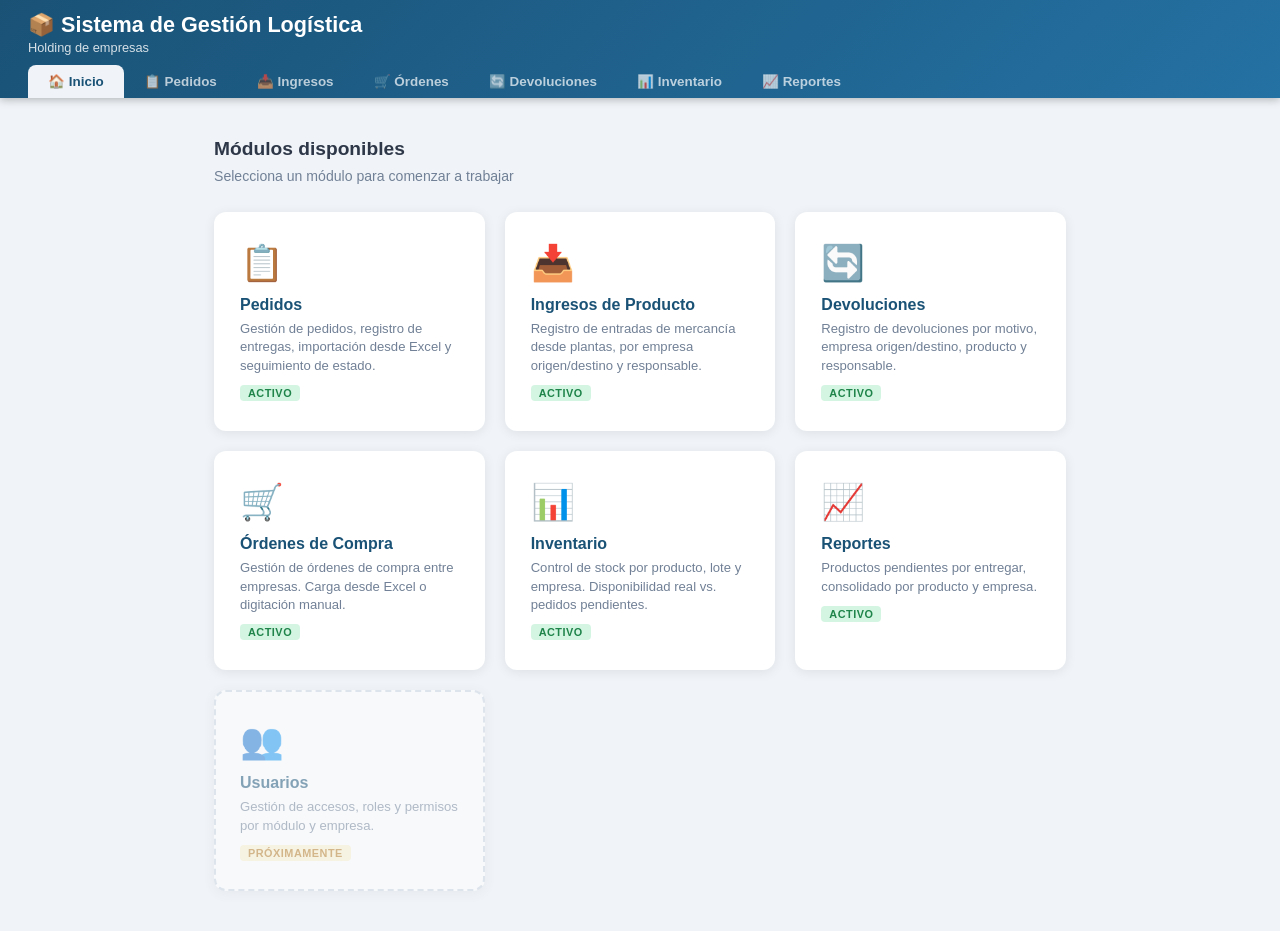
==== index.html @ 6f7df66f "Órdenes de Compra: nuevo módulo completo - ordenes.html + js/ordenes.js: CRUD, filtros, ordenamiento" ====
<!DOCTYPE html>
<html lang="es">
<head>
<meta charset="UTF-8">
<meta name="viewport" content="width=device-width, initial-scale=1.0">
<meta name="description" content="Sistema de Gestión — PARCELAR de Colombia">
<meta name="theme-color" content="#1a5276">
<link rel="icon" href="data:image/svg+xml,<svg xmlns='http://www.w3.org/2000/svg' viewBox='0 0 100 100'><text y='.9em' font-size='90'>📦</text></svg>">
<title>Sistema de Gestión Logística – Holding</title>
<link rel="stylesheet" href="css/panel.css">
</head>
<body>

<!-- HEADER + NAVBAR -->
<div class="header">
  <div class="header-top">
    <div>
      <h1>📦 Sistema de Gestión Logística</h1>
      <div class="sub">Holding de empresas</div>
    </div>
  </div>
  <nav class="navbar">
    <a href="index.html" class="active">🏠 Inicio</a>
    <a href="pedidos.html">📋 Pedidos</a>
    <a href="ingresos.html">📥 Ingresos</a>
    <a href="ordenes.html">🛒 Órdenes</a>
    <a href="devoluciones.html">🔄 Devoluciones</a>
    <a href="inventario.html">📊 Inventario</a>
    <a href="reportes.html">📈 Reportes</a>
  </nav>
</div>

<!-- LANDING -->
<div class="landing">
  <h2>Módulos disponibles</h2>
  <p>Selecciona un módulo para comenzar a trabajar</p>

  <div class="modules-grid">
    <a href="pedidos.html" class="module-card">
      <div class="icon">📋</div>
      <h3>Pedidos</h3>
      <p>Gestión de pedidos, registro de entregas, importación desde Excel y seguimiento de estado.</p>
      <span class="tag active">Activo</span>
    </a>

    <a href="ingresos.html" class="module-card">
      <div class="icon">📥</div>
      <h3>Ingresos de Producto</h3>
      <p>Registro de entradas de mercancía desde plantas, por empresa origen/destino y responsable.</p>
      <span class="tag active">Activo</span>
    </a>

    <a href="devoluciones.html" class="module-card">
      <div class="icon">🔄</div>
      <h3>Devoluciones</h3>
      <p>Registro de devoluciones por motivo, empresa origen/destino, producto y responsable.</p>
      <span class="tag active">Activo</span>
    </a>

    <a href="ordenes.html" class="module-card">
      <div class="icon">🛒</div>
      <h3>Órdenes de Compra</h3>
      <p>Gestión de órdenes de compra entre empresas. Carga desde Excel o digitación manual.</p>
      <span class="tag active">Activo</span>
    </a>

    <a href="inventario.html" class="module-card">
      <div class="icon">📊</div>
      <h3>Inventario</h3>
      <p>Control de stock por producto, lote y empresa. Disponibilidad real vs. pedidos pendientes.</p>
      <span class="tag active">Activo</span>
    </a>

    <a href="reportes.html" class="module-card">
      <div class="icon">📈</div>
      <h3>Reportes</h3>
      <p>Productos pendientes por entregar, consolidado por producto y empresa.</p>
      <span class="tag active">Activo</span>
    </a>

    <div class="module-card disabled">
      <div class="icon">👥</div>
      <h3>Usuarios</h3>
      <p>Gestión de accesos, roles y permisos por módulo y empresa.</p>
      <span class="tag upcoming">Próximamente</span>
    </div>
  </div>
</div>

</body>
</html>
---- css/panel.css ----
* { box-sizing: border-box; margin: 0; padding: 0; }
body { font-family: 'Segoe UI', sans-serif; background: #f0f4f8; color: #2d3748; }

/* ── HEADER ── */
.header {
  background: linear-gradient(135deg, #1a5276 0%, #2471a3 100%);
  color: white; padding: 0;
  box-shadow: 0 2px 8px rgba(0,0,0,0.25);
}
.header-top {
  display: flex; align-items: center; justify-content: space-between;
  padding: 12px 28px 0;
}
.header-top h1 { font-size: 1.35rem; font-weight: 700; }
.header-top .sub { font-size: 0.8rem; opacity: 0.82; margin-top: 2px; }
#hdr-status { font-size: 0.78rem; opacity: 0.85; }

/* ── NAVBAR ── */
.navbar {
  display: flex; gap: 0; padding: 0 28px; margin-top: 10px;
}
.navbar a {
  color: rgba(255,255,255,0.7); text-decoration: none;
  padding: 9px 20px; font-size: 0.84rem; font-weight: 600;
  border-radius: 8px 8px 0 0; transition: all 0.2s;
  display: flex; align-items: center; gap: 6px;
}
.navbar a:hover { color: white; background: rgba(255,255,255,0.1); }
.navbar a.active {
  color: #1a5276; background: #f0f4f8;
  pointer-events: none;
}

/* ── LOAD ZONE ── */
#load-zone {
  margin: 36px auto; max-width: 500px; text-align: center;
  background: white; border-radius: 14px; padding: 42px 32px;
  box-shadow: 0 2px 16px rgba(0,0,0,0.09); border: 2px dashed #7fb3d3;
}
#load-zone h2 { color: #1a5276; margin-bottom: 10px; font-size: 1.15rem; }
#load-zone p  { color: #718096; font-size: 0.88rem; margin-bottom: 22px; }
.spinner { display: inline-block; width: 36px; height: 36px; border: 4px solid #e2e8f0; border-top-color: #1a5276; border-radius: 50%; animation: spin 0.8s linear infinite; margin-bottom: 14px; }
@keyframes spin { to { transform: rotate(360deg); } }
#load-error { color: #e53e3e; font-weight: 600; margin-top: 12px; display: none; }
.btn-retry { display: inline-block; background: #1a5276; color: white; padding: 9px 22px; border-radius: 8px; cursor: pointer; border: none; font-size: 0.9rem; font-weight: 600; margin-top: 10px; }

/* ── SYNC STATUS ── */
#sync-status {
  background: #eaf4fb; border: 1px solid #aed6f1;
  border-radius: 8px; padding: 8px 16px; margin-bottom: 14px;
  font-size: 0.82rem; color: #1a5276; display: flex; align-items: center; gap: 8px;
}
#sync-status.syncing { background: #fff8e1; border-color: #f9ca24; color: #856404; }
#sync-status.error { background: #fde8e8; border-color: #e74c3c; color: #922b21; }

/* ── MAIN ── */
#main { display: none; padding: 20px 24px; max-width: 1400px; margin: 0 auto; }

/* ── STATS ── */
.stats { display: flex; gap: 14px; margin-bottom: 20px; flex-wrap: wrap; }
.sc {
  background: white; border-radius: 10px; padding: 13px 20px;
  box-shadow: 0 1px 6px rgba(0,0,0,0.08); flex: 1; min-width: 130px;
  border-left: 4px solid;
}
.sc.recibido  { border-color: #e67e22; }
.sc.parcial   { border-color: #2980b9; }
.sc.entregado { border-color: #27ae60; }
.sc.total     { border-color: #8e44ad; }
.sc .num { font-size: 1.75rem; font-weight: 700; }
.sc .lbl { font-size: 0.76rem; color: #718096; text-transform: uppercase; letter-spacing: 0.5px; }

/* ── FILTERS ── */
.filters {
  background: white; border-radius: 10px; padding: 13px 18px;
  margin-bottom: 16px; display: flex; gap: 12px; flex-wrap: wrap;
  align-items: center; box-shadow: 0 1px 5px rgba(0,0,0,0.07);
}
.fg { display: flex; align-items: center; gap: 7px; }
.fg label { font-size: 0.8rem; font-weight: 700; color: #4a5568; white-space: nowrap; }
.filters select, .filters input[type=text] {
  border: 1px solid #cbd5e0; border-radius: 6px;
  padding: 6px 10px; font-size: 0.84rem; outline: none;
  transition: border-color 0.2s; background: white;
}
.filters select:focus, .filters input:focus { border-color: #1a5276; }

/* ── TABLE CARD ── */
.card { background: white; border-radius: 10px; box-shadow: 0 1px 8px rgba(0,0,0,0.08); overflow: hidden; }
.card-head {
  padding: 13px 18px; display: flex; align-items: center;
  justify-content: space-between; border-bottom: 1px solid #e2e8f0;
}
.card-head h3 { font-size: 0.93rem; font-weight: 700; }
.btn-dl {
  background: #1a5276; color: white; border: none; padding: 8px 18px;
  border-radius: 7px; cursor: pointer; font-size: 0.84rem; font-weight: 600;
  transition: background 0.2s;
}
.btn-dl:hover { background: #154360; }
table { width: 100%; border-collapse: collapse; font-size: 0.83rem; }
thead th {
  background: #f7fafc; padding: 10px 12px; text-align: left;
  font-weight: 700; color: #4a5568; font-size: 0.77rem;
  text-transform: uppercase; letter-spacing: 0.4px;
  border-bottom: 2px solid #e2e8f0; white-space: nowrap;
}
tbody tr { border-bottom: 1px solid #edf2f7; transition: background 0.12s; }
tbody tr:hover { background: #f0f8ff; }
tbody td { padding: 9px 12px; vertical-align: middle; }

/* ── SIGLA BADGES ── */
.sigla-badge {
  display: inline-block; padding: 2px 7px; border-radius: 4px;
  font-size: 0.72rem; font-weight: 700; letter-spacing: 0.5px; white-space: nowrap;
}
.sigla-PARCELAR { background: #d6eaf8; color: #1a5276; }
.sigla-GREEN    { background: #d5f5e3; color: #1e8449; }
.sigla-RESO     { background: #fdebd0; color: #a04000; }
.sigla-IASO     { background: #e8daef; color: #6c3483; }
.sigla-IAS      { background: #fde8e8; color: #922b21; }
.sigla-DEFAULT  { background: #e2e8f0; color: #4a5568; }

/* ── STATUS BADGES ── */
.badge { display: inline-block; padding: 2px 9px; border-radius: 20px; font-size: 0.73rem; font-weight: 700; }
.b-rec  { background: #fef3cd; color: #b7791f; }
.b-par  { background: #bee3f8; color: #2c5282; }
.b-ent  { background: #c6f6d5; color: #276749; }
.b-abierto  { background: #e8f5e9; color: #2e7d32; }
.b-cerrado  { background: #e3f2fd; color: #1565c0; }
.b-anulado  { background: #fce4ec; color: #c62828; }

/* ── ACTION BUTTONS ── */
.btn-ver {
  background: #1a5276; color: white; border: none; padding: 5px 13px;
  border-radius: 6px; cursor: pointer; font-size: 0.78rem; font-weight: 700;
  white-space: nowrap; transition: background 0.2s;
}
.btn-ver:hover { background: #154360; }
.btn-ver.done { background: #27ae60; }
.btn-ver.done:hover { background: #219a52; }

.btn-edit {
  background: #f0f4f8; color: #4a5568; border: 1px solid #cbd5e0;
  padding: 5px 10px; border-radius: 6px; cursor: pointer; font-size: 0.78rem;
  font-weight: 700; transition: background 0.2s;
}
.btn-edit:hover { background: #e2e8f0; }
.btn-del {
  background: #f0f4f8; color: #e74c3c; border: 1px solid #e74c3c;
  padding: 5px 10px; border-radius: 6px; cursor: pointer; font-size: 0.78rem;
  font-weight: 700; transition: background 0.2s;
}
.btn-del:hover { background: #fde8e8; }

/* ── EDIT FIELDS ── */
.ef {
  width: 100%; border: 1px solid #cbd5e0; border-radius: 6px;
  padding: 6px 10px; font-size: 0.84rem; outline: none;
  transition: border-color 0.2s; background: white;
}
.ef:focus { border-color: #1a5276; }
.ef-label {
  display: block; font-size: 0.76rem; font-weight: 700;
  color: #4a5568; margin-bottom: 4px; text-transform: uppercase; letter-spacing: 0.3px;
}

/* ── PROGRESS ── */
.prog { width: 80px; }
.prog-bar { height: 6px; background: #e2e8f0; border-radius: 4px; overflow: hidden; }
.prog-fill { height: 100%; background: #27ae60; border-radius: 4px; }
.prog-pct { font-size: 0.7rem; color: #718096; text-align: right; margin-top: 1px; }

/* ── MODAL OVERLAY ── */
.overlay {
  display: none; position: fixed; inset: 0;
  background: rgba(0,0,0,0.6); z-index: 200;
  align-items: flex-start; justify-content: center;
  padding: 28px 16px; overflow-y: auto;
}
.overlay.show { display: flex; }
.modal-box {
  background: white; border-radius: 14px; width: 100%; max-width: 980px;
  box-shadow: 0 10px 50px rgba(0,0,0,0.3); animation: pop .2s ease;
}
@keyframes pop { from { transform: scale(0.96) translateY(-12px); opacity:0; } to { transform: scale(1) translateY(0); opacity:1; } }

/* ── MODAL HEADER ── */
.mhdr {
  background: linear-gradient(135deg, #1a5276, #2471a3);
  color: white; border-radius: 14px 14px 0 0; padding: 18px 24px;
  display: flex; justify-content: space-between; align-items: flex-start;
}
.mhdr h2 { font-size: 1.05rem; margin-bottom: 6px; }
.mhdr .meta { display: flex; gap: 18px; flex-wrap: wrap; font-size: 0.78rem; opacity: 0.9; }
.mhdr .meta span { display: flex; align-items: center; gap: 4px; }
.btn-close {
  background: rgba(255,255,255,0.2); border: none; color: white;
  width: 30px; height: 30px; border-radius: 50%; cursor: pointer;
  font-size: 1.1rem; display: flex; align-items: center; justify-content: center;
  flex-shrink: 0; transition: background 0.2s;
}
.btn-close:hover { background: rgba(255,255,255,0.35); }

/* ── MODAL BODY ── */
.mbody { padding: 20px 24px; }
.delivery-bar {
  background: #ebf5fb; border: 1px solid #aed6f1; border-radius: 9px;
  padding: 12px 18px; margin-bottom: 18px;
  display: flex; align-items: center; gap: 20px; flex-wrap: wrap;
}
.delivery-bar label { font-size: 0.8rem; font-weight: 700; color: #1a5276; white-space: nowrap; }
.delivery-bar input {
  border: 1px solid #aed6f1; border-radius: 6px; padding: 6px 10px;
  font-size: 0.84rem; outline: none; background: white;
}
.delivery-bar input:focus { border-color: #1a5276; }
.delivery-bar .hint { font-size: 0.76rem; color: #5d6d7e; }

/* ── PRODUCT TABLE ── */
.prod-wrap { overflow-x: auto; margin-bottom: 18px; }
.prod-table { width: 100%; border-collapse: collapse; font-size: 0.82rem; }
.prod-table thead th {
  background: #eaf4fb; padding: 9px 11px; text-align: left;
  font-weight: 700; color: #1a5276; font-size: 0.75rem;
  text-transform: uppercase; letter-spacing: 0.3px;
  border-bottom: 2px solid #aed6f1; white-space: nowrap;
}
.prod-table tbody tr { border-bottom: 1px solid #e8f4fb; }
.prod-table tbody tr:hover { background: #f5fbff; }
.prod-table tbody td { padding: 8px 11px; vertical-align: middle; }
.prod-table input[type=number], .prod-table input[type=text] {
  border: 1px solid #cbd5e0; border-radius: 5px; padding: 5px 8px;
  font-size: 0.82rem; outline: none; transition: border-color 0.2s;
}
.prod-table input:focus { border-color: #1a5276; }
.prod-table input.error { border-color: #e74c3c; background: #fef9f9; }
.qty-input { width: 75px; text-align: right; }
.tag-sin { font-size: 0.72rem; color: #a0aec0; font-style: italic; }
.pend-tag { font-size: 0.8rem; font-weight: 700; }
.pend-tag.ok   { color: #27ae60; }
.pend-tag.pend { color: #e67e22; }

/* ── MODAL FOOTER ── */
.mftr {
  border-top: 1px solid #e2e8f0; padding: 14px 24px;
  display: flex; justify-content: space-between; align-items: center;
  border-radius: 0 0 14px 14px;
}
.mftr .total-tag { font-size: 0.85rem; color: #4a5568; }
.mftr .total-tag strong { color: #1a5276; }
.mftr-btns { display: flex; gap: 10px; }
.btn-cancel {
  background: white; color: #4a5568; border: 1px solid #cbd5e0;
  padding: 9px 20px; border-radius: 7px; cursor: pointer; font-size: 0.87rem; font-weight: 600;
}
.btn-cancel:hover { background: #f7fafc; }
.btn-confirm {
  background: #1a5276; color: white; border: none;
  padding: 9px 24px; border-radius: 7px; cursor: pointer; font-size: 0.87rem; font-weight: 600;
  transition: background 0.2s;
}
.btn-confirm:hover { background: #154360; }
.btn-confirm:disabled { background: #a0aec0; cursor: not-allowed; }

/* ── TOAST ── */
.toast {
  position: fixed; bottom: 24px; right: 24px;
  color: white; padding: 11px 22px; border-radius: 10px;
  font-size: 0.88rem; font-weight: 600; opacity: 0;
  transform: translateY(10px); transition: all .3s; z-index: 300;
  box-shadow: 0 4px 16px rgba(0,0,0,0.2); pointer-events: none;
}
.toast.show { opacity: 1; transform: translateY(0); }

/* ── SORTABLE HEADERS ── */
thead th.sortable { cursor: pointer; user-select: none; white-space: nowrap; }
thead th.sortable:hover { background: #edf2f7; }
thead th.sort-asc  .sort-icon::after { content: ' \2191'; color: #1a5276; }
thead th.sort-desc .sort-icon::after { content: ' \2193'; color: #1a5276; }
thead th:not(.sort-asc):not(.sort-desc) .sort-icon::after { content: ' \2195'; color: #cbd5e0; font-size: 0.7rem; }
.sort-badge {
  display: inline-flex; align-items: center; justify-content: center;
  background: #1a5276; color: white; border-radius: 50%;
  width: 15px; height: 15px; font-size: 0.62rem; font-weight: 700;
  margin-left: 3px; vertical-align: middle;
}
#btn-clear-sort {
  display: none; background: none; border: 1px solid #cbd5e0; color: #4a5568;
  padding: 5px 11px; border-radius: 6px; cursor: pointer; font-size: 0.78rem;
  font-weight: 600; transition: background 0.2s;
}
#btn-clear-sort:hover { background: #f0f4f8; }

.empty { text-align: center; padding: 44px; color: #a0aec0; font-size: 0.9rem; }
.no-lines { padding: 20px; text-align: center; color: #a0aec0; font-size: 0.85rem; font-style: italic; }

/* ── MONEY ── */
.money { text-align: right; font-variant-numeric: tabular-nums; }

/* ── LANDING PAGE ── */
.landing { padding: 40px 24px; max-width: 900px; margin: 0 auto; }
.landing h2 { font-size: 1.2rem; color: #2d3748; margin-bottom: 8px; }
.landing p  { font-size: 0.88rem; color: #718096; margin-bottom: 28px; }
.modules-grid {
  display: grid; grid-template-columns: repeat(auto-fill, minmax(250px, 1fr));
  gap: 20px;
}
.module-card {
  background: white; border-radius: 12px; padding: 28px 24px;
  box-shadow: 0 2px 12px rgba(0,0,0,0.08); border: 2px solid transparent;
  text-decoration: none; color: inherit; transition: all 0.2s;
  display: block;
}
.module-card:hover { border-color: #1a5276; box-shadow: 0 4px 20px rgba(0,0,0,0.12); transform: translateY(-2px); }
.module-card .icon { font-size: 2.2rem; margin-bottom: 12px; }
.module-card h3 { font-size: 1rem; font-weight: 700; color: #1a5276; margin-bottom: 6px; }
.module-card p { font-size: 0.82rem; color: #718096; margin: 0; line-height: 1.4; }
.module-card.disabled {
  opacity: 0.5; pointer-events: none; border-style: dashed; border-color: #cbd5e0;
}
.module-card .tag {
  display: inline-block; font-size: 0.68rem; font-weight: 700;
  padding: 2px 8px; border-radius: 4px; margin-top: 10px;
  text-transform: uppercase; letter-spacing: 0.5px;
}
.module-card .tag.active   { background: #d5f5e3; color: #1e8449; }
.module-card .tag.upcoming { background: #fef3cd; color: #b7791f; }

/* ── INVENTARIO STATS ── */
.sc.inv-total     { border-color: #8e44ad; }
.sc.inv-stock     { border-color: #2980b9; }
.sc.inv-pedidos   { border-color: #e67e22; }
.sc.inv-disponible { border-color: #27ae60; }

/* ── INVENTARIO DISPONIBILIDAD BADGES ── */
.inv-disp-badge {
  display: inline-block; padding: 2px 10px; border-radius: 20px;
  font-size: 0.78rem; font-weight: 700;
}
.inv-disp-ok  { background: #e8f5e9; color: #2e7d32; }
.inv-disp-low { background: #fff3e0; color: #e65100; }
.inv-disp-neg { background: #fce4ec; color: #c62828; }
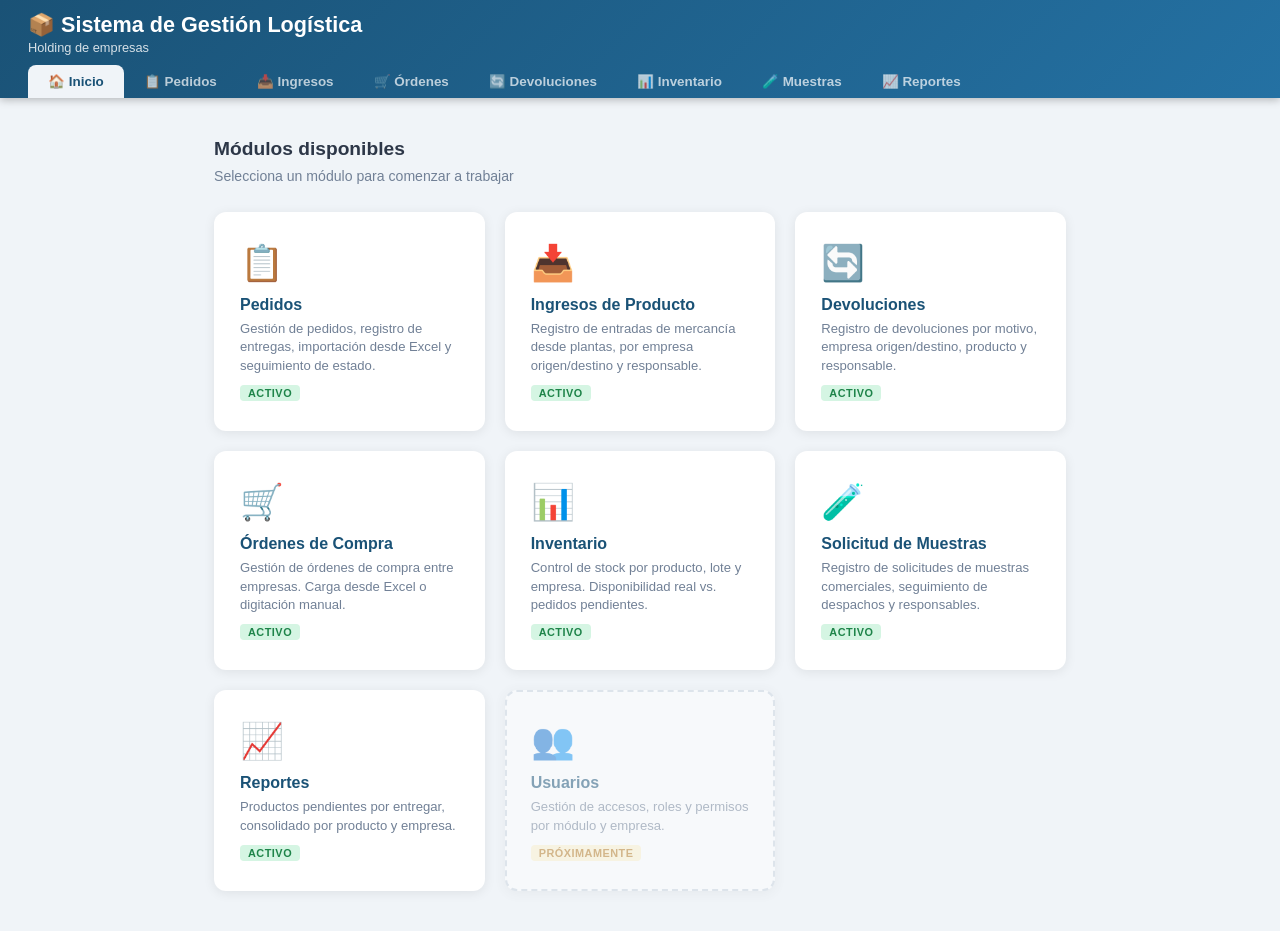
==== commit 20e1c138: "Muestras: nuevo módulo Solicitud de Muestras con CRUD completo Co-Authored-By: Claude Opus 4.6 <nore" ====
--- a/index.html
+++ b/index.html
@@ -26,6 +26,7 @@
     <a href="ordenes.html">🛒 Órdenes</a>
     <a href="devoluciones.html">🔄 Devoluciones</a>
     <a href="inventario.html">📊 Inventario</a>
+    <a href="muestras.html">🧪 Muestras</a>
     <a href="reportes.html">📈 Reportes</a>
   </nav>
 </div>
@@ -71,6 +72,13 @@
       <span class="tag active">Activo</span>
     </a>
 
+    <a href="muestras.html" class="module-card">
+      <div class="icon">🧪</div>
+      <h3>Solicitud de Muestras</h3>
+      <p>Registro de solicitudes de muestras comerciales, seguimiento de despachos y responsables.</p>
+      <span class="tag active">Activo</span>
+    </a>
+
     <a href="reportes.html" class="module-card">
       <div class="icon">📈</div>
       <h3>Reportes</h3>
--- a/css/panel.css
+++ b/css/panel.css
@@ -54,7 +54,7 @@
 #sync-status.error { background: #fde8e8; border-color: #e74c3c; color: #922b21; }
 
 /* ── MAIN ── */
-#main { display: none; padding: 20px 24px; max-width: 1400px; margin: 0 auto; }
+#main { display: none; padding: 20px 24px; }
 
 /* ── STATS ── */
 .stats { display: flex; gap: 14px; margin-bottom: 20px; flex-wrap: wrap; }
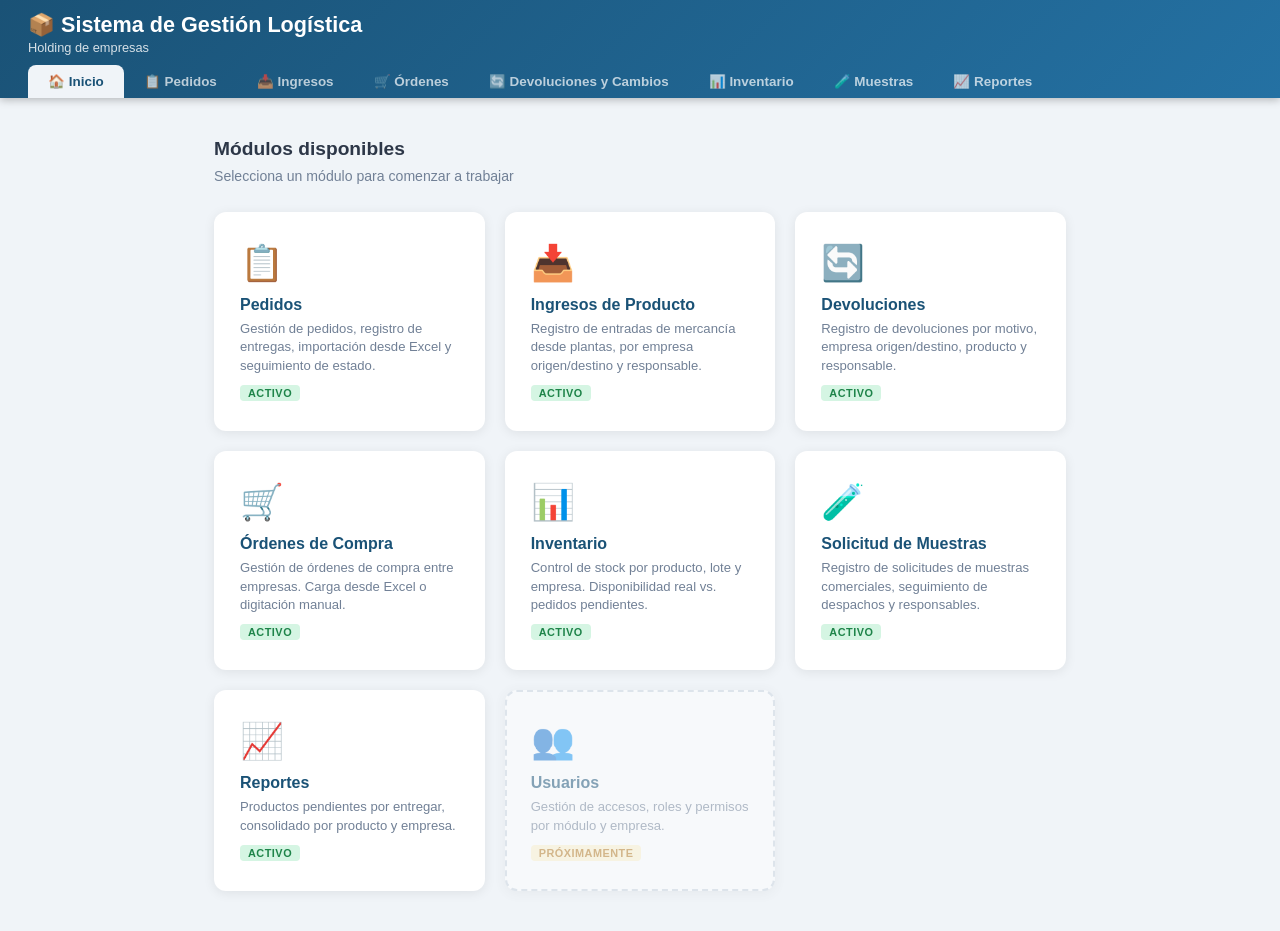
==== commit c90df271: "Devoluciones y Cambios: módulo renombrado + pestaña Cambios de Mercancía - Navbar actualizado a "Dev" ====
--- a/index.html
+++ b/index.html
@@ -24,7 +24,7 @@
     <a href="pedidos.html">📋 Pedidos</a>
     <a href="ingresos.html">📥 Ingresos</a>
     <a href="ordenes.html">🛒 Órdenes</a>
-    <a href="devoluciones.html">🔄 Devoluciones</a>
+    <a href="devoluciones.html">🔄 Devoluciones y Cambios</a>
     <a href="inventario.html">📊 Inventario</a>
     <a href="muestras.html">🧪 Muestras</a>
     <a href="reportes.html">📈 Reportes</a>
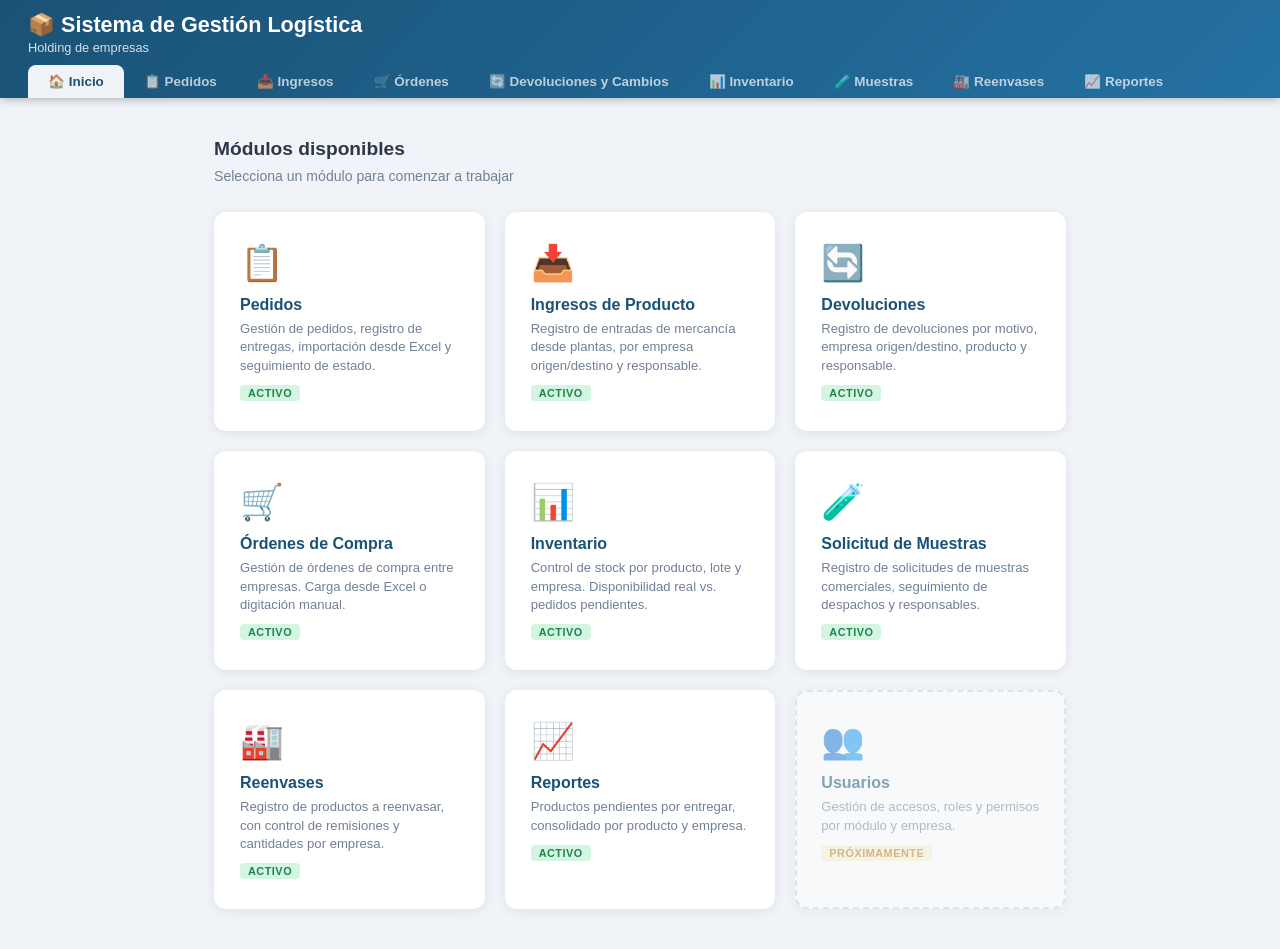
==== commit 7fa9a08c: "Reenvases: nuevo módulo con formulario manual Nuevo módulo para registrar productos a reenvasar por " ====
--- a/index.html
+++ b/index.html
@@ -27,6 +27,7 @@
     <a href="devoluciones.html">🔄 Devoluciones y Cambios</a>
     <a href="inventario.html">📊 Inventario</a>
     <a href="muestras.html">🧪 Muestras</a>
+    <a href="reenvases.html">🏭 Reenvases</a>
     <a href="reportes.html">📈 Reportes</a>
   </nav>
 </div>
@@ -79,6 +80,13 @@
       <span class="tag active">Activo</span>
     </a>
 
+    <a href="reenvases.html" class="module-card">
+      <div class="icon">🏭</div>
+      <h3>Reenvases</h3>
+      <p>Registro de productos a reenvasar, con control de remisiones y cantidades por empresa.</p>
+      <span class="tag active">Activo</span>
+    </a>
+
     <a href="reportes.html" class="module-card">
       <div class="icon">📈</div>
       <h3>Reportes</h3>
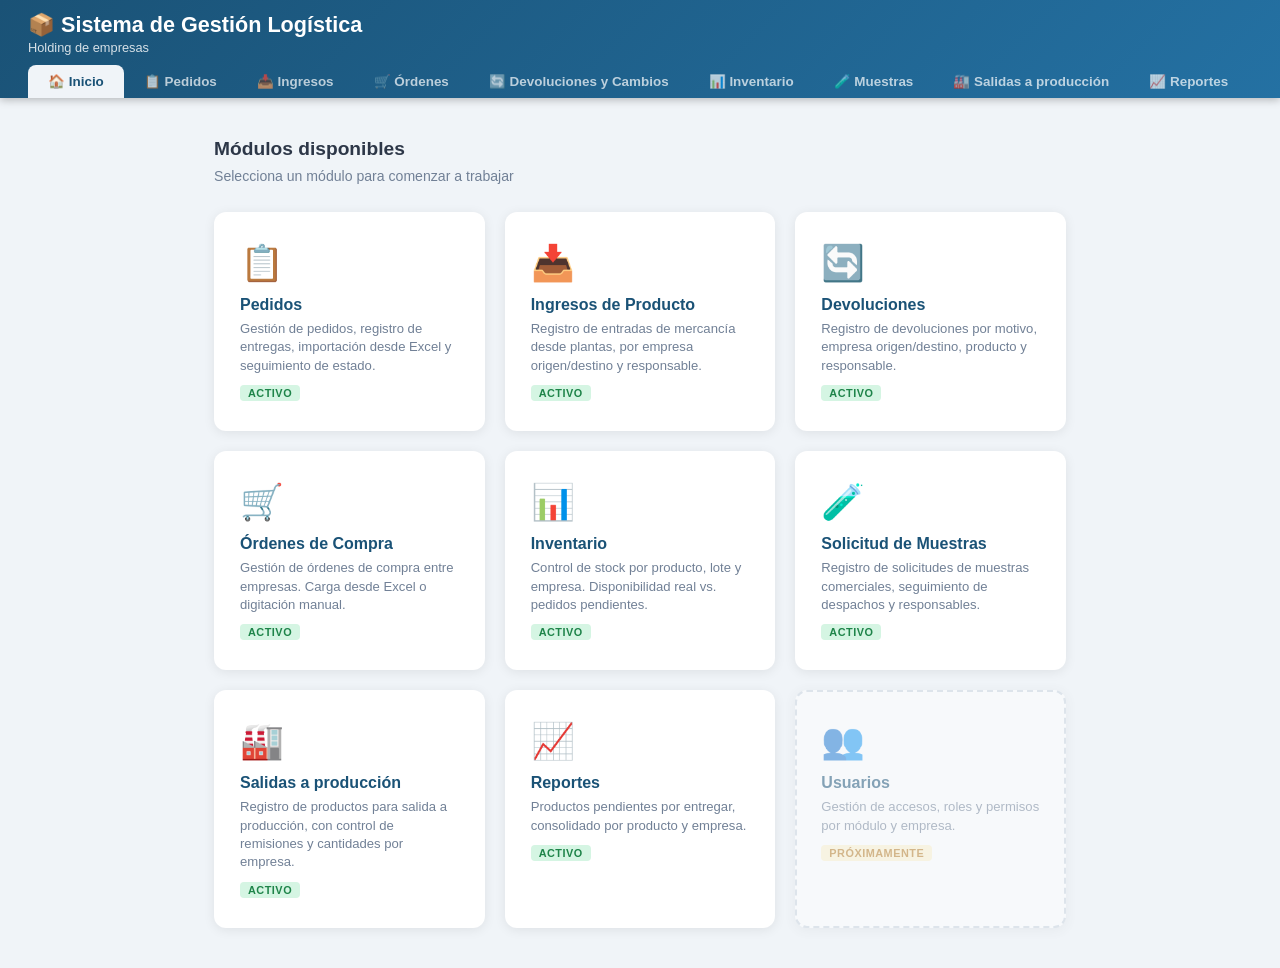
==== commit b59a0fe9: "Renombrar módulo: Reenvases → Salidas a producción Actualiza todos los textos visibles en UI (navbar" ====
--- a/index.html
+++ b/index.html
@@ -27,7 +27,7 @@
     <a href="devoluciones.html">🔄 Devoluciones y Cambios</a>
     <a href="inventario.html">📊 Inventario</a>
     <a href="muestras.html">🧪 Muestras</a>
-    <a href="reenvases.html">🏭 Reenvases</a>
+    <a href="reenvases.html">🏭 Salidas a producción</a>
     <a href="reportes.html">📈 Reportes</a>
   </nav>
 </div>
@@ -82,8 +82,8 @@
 
     <a href="reenvases.html" class="module-card">
       <div class="icon">🏭</div>
-      <h3>Reenvases</h3>
-      <p>Registro de productos a reenvasar, con control de remisiones y cantidades por empresa.</p>
+      <h3>Salidas a producción</h3>
+      <p>Registro de productos para salida a producción, con control de remisiones y cantidades por empresa.</p>
       <span class="tag active">Activo</span>
     </a>
 
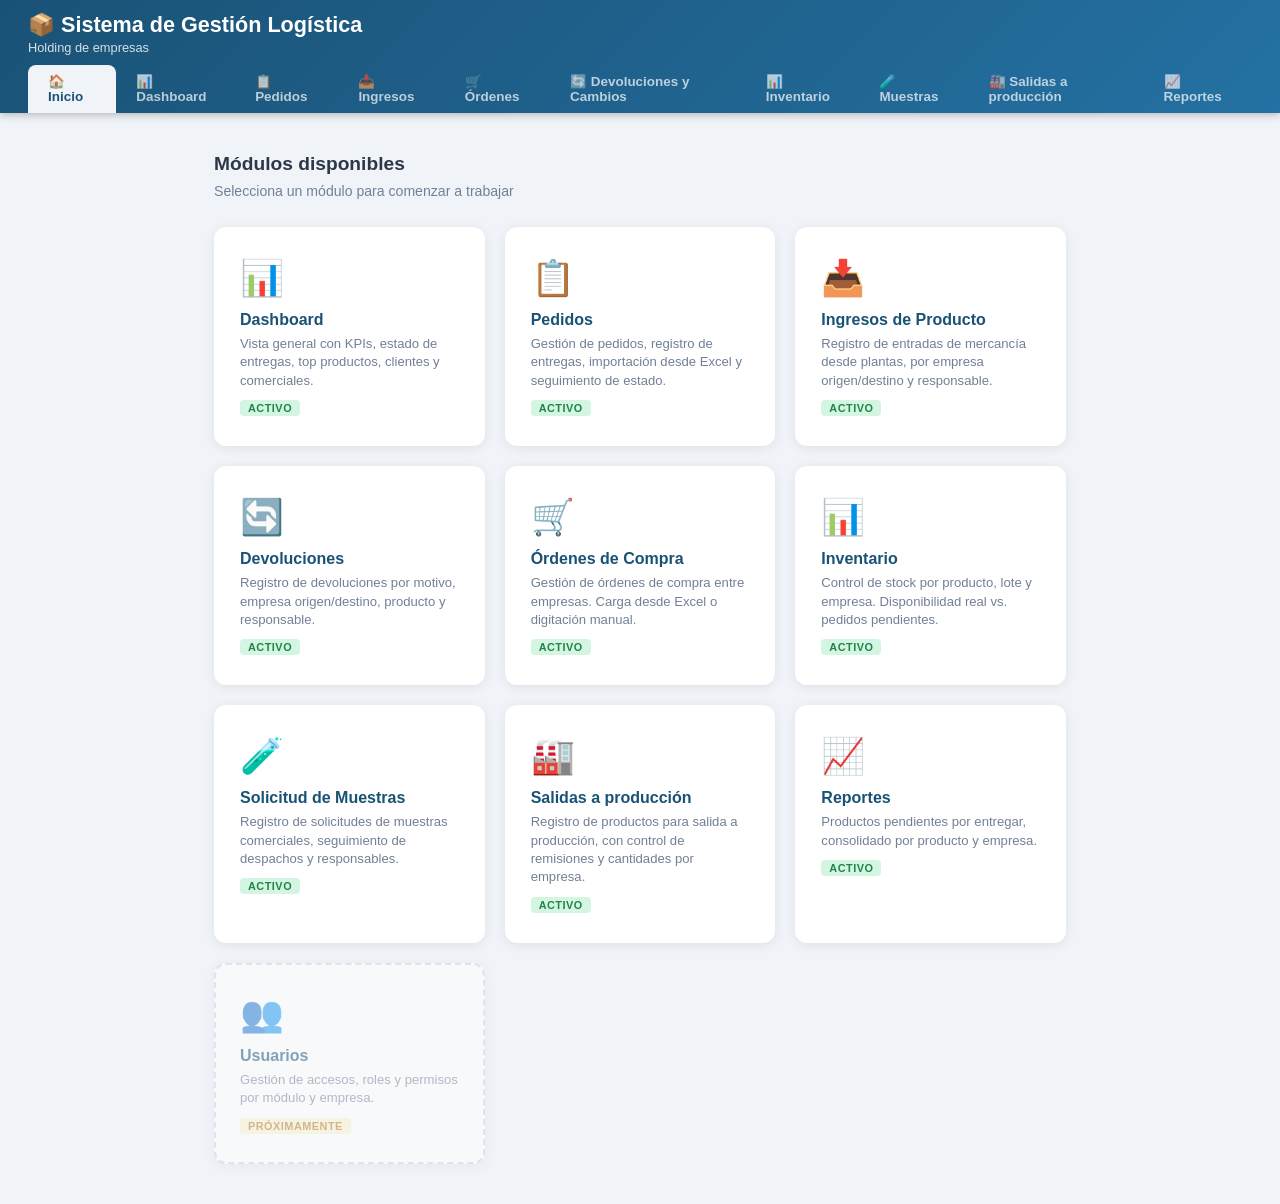
==== commit cb481b2f: "Feat: agregar modulo Dashboard con KPIs y graficos Dashboard con indicadores en tiempo real desde Su" ====
--- a/index.html
+++ b/index.html
@@ -21,6 +21,7 @@
   </div>
   <nav class="navbar">
     <a href="index.html" class="active">🏠 Inicio</a>
+    <a href="dashboard.html">📊 Dashboard</a>
     <a href="pedidos.html">📋 Pedidos</a>
     <a href="ingresos.html">📥 Ingresos</a>
     <a href="ordenes.html">🛒 Órdenes</a>
@@ -38,6 +39,13 @@
   <p>Selecciona un módulo para comenzar a trabajar</p>
 
   <div class="modules-grid">
+    <a href="dashboard.html" class="module-card">
+      <div class="icon">📊</div>
+      <h3>Dashboard</h3>
+      <p>Vista general con KPIs, estado de entregas, top productos, clientes y comerciales.</p>
+      <span class="tag active">Activo</span>
+    </a>
+
     <a href="pedidos.html" class="module-card">
       <div class="icon">📋</div>
       <h3>Pedidos</h3>
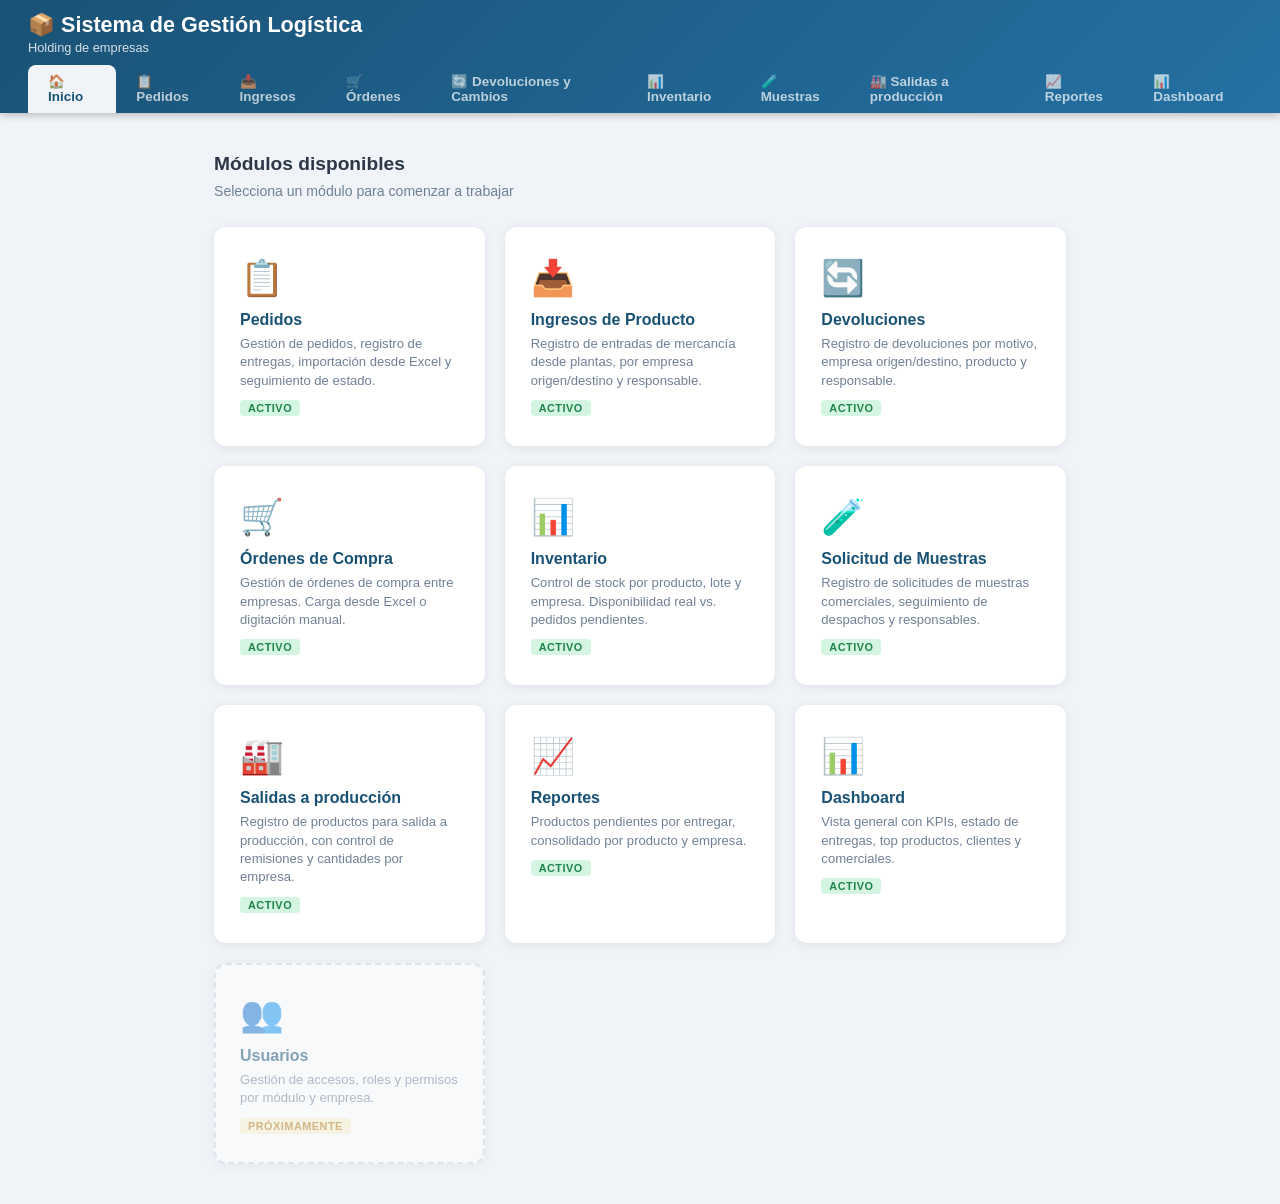
==== commit 3ac1917f: "Fix: mover Dashboard al final del menu de navegacion Co-Authored-By: Claude Opus 4.6 <noreply@anthro" ====
--- a/index.html
+++ b/index.html
@@ -21,7 +21,6 @@
   </div>
   <nav class="navbar">
     <a href="index.html" class="active">🏠 Inicio</a>
-    <a href="dashboard.html">📊 Dashboard</a>
     <a href="pedidos.html">📋 Pedidos</a>
     <a href="ingresos.html">📥 Ingresos</a>
     <a href="ordenes.html">🛒 Órdenes</a>
@@ -30,6 +29,7 @@
     <a href="muestras.html">🧪 Muestras</a>
     <a href="reenvases.html">🏭 Salidas a producción</a>
     <a href="reportes.html">📈 Reportes</a>
+    <a href="dashboard.html">📊 Dashboard</a>
   </nav>
 </div>
 
@@ -39,13 +39,6 @@
   <p>Selecciona un módulo para comenzar a trabajar</p>
 
   <div class="modules-grid">
-    <a href="dashboard.html" class="module-card">
-      <div class="icon">📊</div>
-      <h3>Dashboard</h3>
-      <p>Vista general con KPIs, estado de entregas, top productos, clientes y comerciales.</p>
-      <span class="tag active">Activo</span>
-    </a>
-
     <a href="pedidos.html" class="module-card">
       <div class="icon">📋</div>
       <h3>Pedidos</h3>
@@ -102,6 +95,13 @@
       <span class="tag active">Activo</span>
     </a>
 
+    <a href="dashboard.html" class="module-card">
+      <div class="icon">📊</div>
+      <h3>Dashboard</h3>
+      <p>Vista general con KPIs, estado de entregas, top productos, clientes y comerciales.</p>
+      <span class="tag active">Activo</span>
+    </a>
+
     <div class="module-card disabled">
       <div class="icon">👥</div>
       <h3>Usuarios</h3>
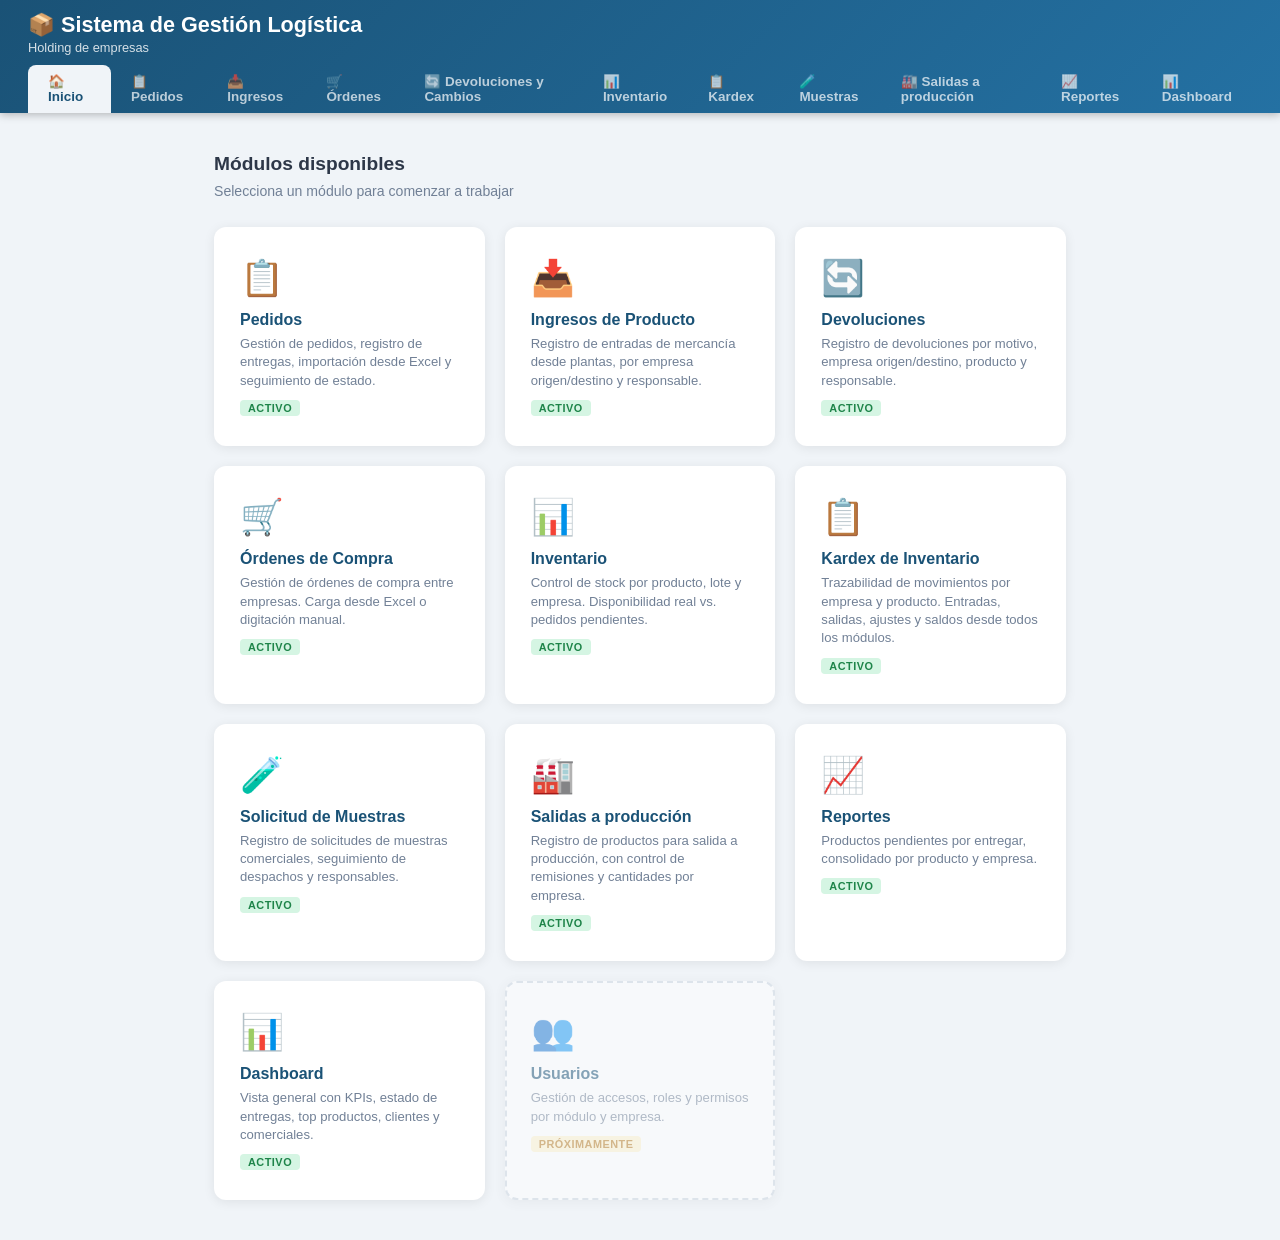
==== commit d8eefed4: "Feat: agregar módulo Kardex de Inventario Nuevo módulo que consolida movimientos de producto desde t" ====
--- a/index.html
+++ b/index.html
@@ -26,6 +26,7 @@
     <a href="ordenes.html">🛒 Órdenes</a>
     <a href="devoluciones.html">🔄 Devoluciones y Cambios</a>
     <a href="inventario.html">📊 Inventario</a>
+    <a href="kardex.html">📋 Kardex</a>
     <a href="muestras.html">🧪 Muestras</a>
     <a href="reenvases.html">🏭 Salidas a producción</a>
     <a href="reportes.html">📈 Reportes</a>
@@ -74,6 +75,13 @@
       <span class="tag active">Activo</span>
     </a>
 
+    <a href="kardex.html" class="module-card">
+      <div class="icon">📋</div>
+      <h3>Kardex de Inventario</h3>
+      <p>Trazabilidad de movimientos por empresa y producto. Entradas, salidas, ajustes y saldos desde todos los módulos.</p>
+      <span class="tag active">Activo</span>
+    </a>
+
     <a href="muestras.html" class="module-card">
       <div class="icon">🧪</div>
       <h3>Solicitud de Muestras</h3>
